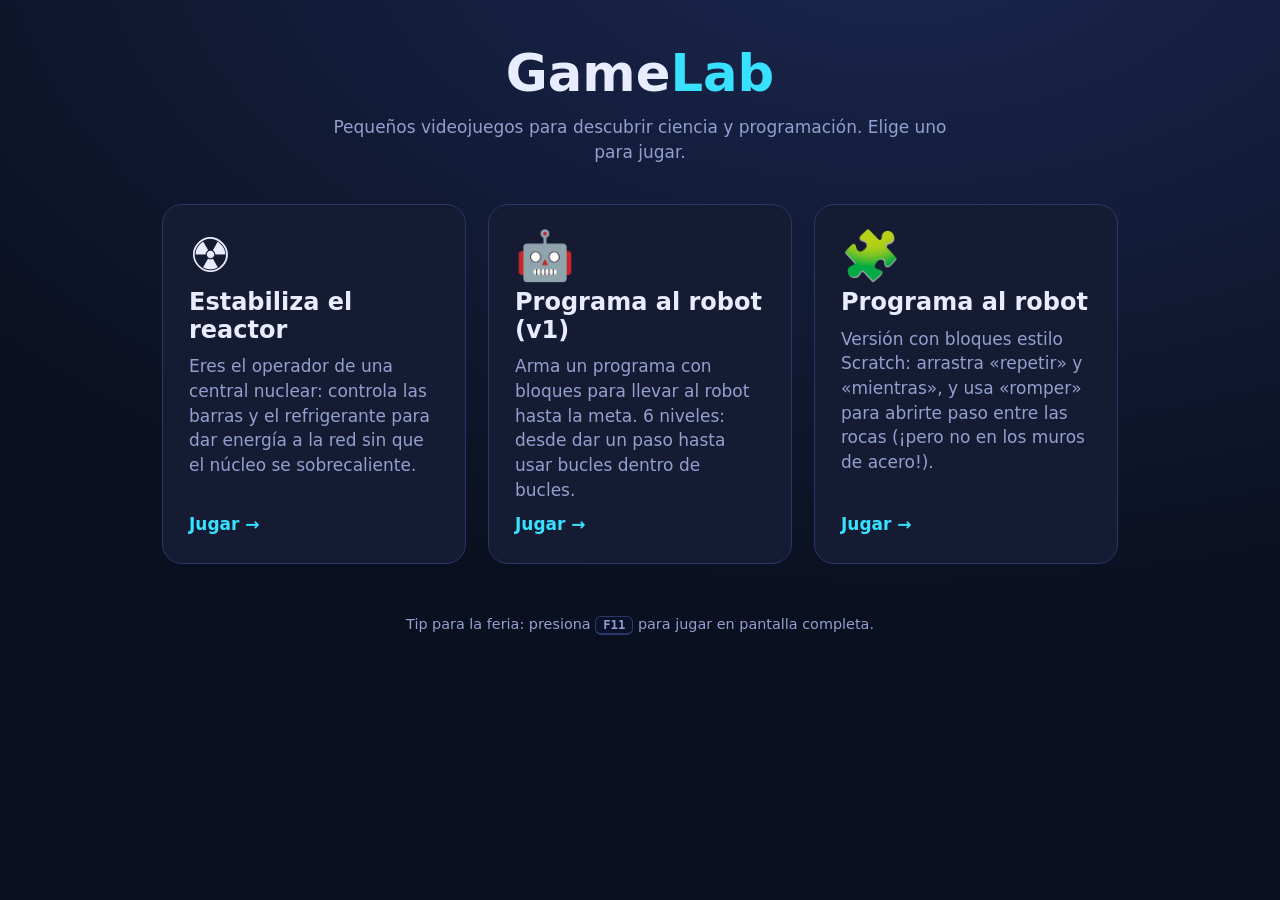
==== index.html @ cf0069be "Primera versión de los juegos del robot y del reactor Esta es la primera versión de dos de los posib" ====
<!doctype html>
<html lang="es">
<head>
  <meta charset="utf-8">
  <meta name="viewport" content="width=device-width, initial-scale=1">
  <title>GameLab · Juegos para la feria</title>
  <link rel="stylesheet" href="shared/style.css">
  <style>
    .hero { text-align: center; padding: 44px 20px 10px; }
    .hero h1 { font-size: clamp(2rem, 5vw, 3.2rem); }
    .hero h1 span { color: var(--accent); }
    .hero p { color: var(--muted); max-width: 640px; margin: 12px auto 0; }
    .grid {
      display: grid; gap: 22px; padding: 30px 22px 50px;
      grid-template-columns: repeat(auto-fit, minmax(280px, 1fr));
      max-width: 1000px; margin: 0 auto;
    }
    .game {
      display: flex; flex-direction: column; gap: 10px;
      text-decoration: none; color: inherit;
      background: var(--panel); border: 1px solid var(--line); border-radius: 20px; padding: 26px;
      transition: transform .15s, border-color .15s, box-shadow .15s;
    }
    .game:hover, .game:focus-visible { transform: translateY(-4px); border-color: var(--accent); box-shadow: 0 12px 40px rgba(56, 225, 255, .15); outline: none; }
    .game .icon { font-size: 3rem; line-height: 1; }
    .game h2 { font-size: 1.5rem; }
    .game p { margin: 0; color: var(--muted); flex: 1; }
    .game .play { color: var(--accent); font-weight: 700; }
    footer { text-align: center; color: var(--muted); padding: 0 20px 30px; font-size: .9rem; }
  </style>
</head>
<body>
  <header class="hero">
    <h1>Game<span>Lab</span></h1>
    <p>Pequeños videojuegos para descubrir ciencia y programación. Elige uno para jugar.</p>
  </header>

  <main class="grid">
    <a class="game" href="reactor/index.html">
      <div class="icon">☢️</div>
      <h2>Estabiliza el reactor</h2>
      <p>Eres el operador de una central nuclear: controla las barras y el refrigerante para dar energía a la red sin que el núcleo se sobrecaliente.</p>
      <span class="play">Jugar →</span>
    </a>

    <a class="game" href="robot/index.html">
      <div class="icon">🤖</div>
      <h2>Programa al robot (v1)</h2>
      <p>Arma un programa con bloques para llevar al robot hasta la meta. 6 niveles: desde dar un paso hasta usar bucles dentro de bucles.</p>
      <span class="play">Jugar →</span>
    </a>

    <a class="game" href="robot2/index.html">
      <div class="icon">🧩</div>
      <h2>Programa al robot</h2>
      <p>Versión con bloques estilo Scratch: arrastra «repetir» y «mientras», y usa «romper» para abrirte paso entre las rocas (¡pero no en los muros de acero!).</p>
      <span class="play">Jugar →</span>
    </a>
  </main>

  <footer>Tip para la feria: presiona <kbd>F11</kbd> para jugar en pantalla completa.</footer>
</body>
</html>
---- shared/style.css ----
/* Estilos compartidos por todos los juegos de GameLab.
   Solo fuentes del sistema: los juegos funcionan sin internet. */
:root {
  --bg: #0b1020;
  --panel: #141b33;
  --panel2: #1b2545;
  --line: #2a3869;
  --text: #e8ecff;
  --muted: #93a0cf;
  --accent: #38e1ff;
  --ok: #3dff9a;
  --warn: #ffc13d;
  --bad: #ff4d6d;
  --radius: 14px;
}

* { box-sizing: border-box; }
html, body { margin: 0; min-height: 100%; }
body {
  background: radial-gradient(1200px 700px at 70% -10%, #1a2750, var(--bg));
  background-attachment: fixed;
  color: var(--text);
  font: 17px/1.45 system-ui, "Segoe UI", Roboto, "Helvetica Neue", sans-serif;
}

h1, h2, h3 { margin: 0; line-height: 1.15; }
small { color: var(--muted); }
button { font: inherit; color: inherit; }

.topbar {
  display: flex; align-items: center; gap: 18px;
  padding: 12px 22px;
  background: rgba(10, 15, 33, .8);
  border-bottom: 1px solid var(--line);
}
.topbar h1 { font-size: 1.35rem; flex: 1; }
.topbar .back {
  color: var(--accent); text-decoration: none; font-weight: 600;
  padding: 6px 12px; border: 1px solid var(--line); border-radius: 999px;
}
.topbar .back:hover, .topbar .back:focus-visible { background: var(--panel2); }

.panel {
  background: var(--panel);
  border: 1px solid var(--line);
  border-radius: var(--radius);
  padding: 16px;
}

.btn {
  display: inline-block; color: var(--text); text-decoration: none; text-align: center;
  cursor: pointer;
  background: var(--panel2);
  border: 1px solid var(--line);
  border-radius: 10px;
  padding: 10px 16px;
  font-weight: 600;
  transition: transform .08s, background .15s, border-color .15s;
}
.btn:hover { background: #243160; border-color: var(--accent); }
.btn:active { transform: translateY(1px) scale(.99); }
.btn:focus-visible, input:focus-visible { outline: 3px solid var(--accent); outline-offset: 2px; }
.btn:disabled { opacity: .45; cursor: not-allowed; }
.btn.primary { background: var(--accent); color: #04121a; border-color: var(--accent); }
.btn.primary:hover { background: #7aeaff; }
.btn.danger { background: #5a1022; border-color: var(--bad); }
.btn.danger:hover { background: var(--bad); color: #fff; }
.btn.big { padding: 14px 26px; font-size: 1.1rem; border-radius: 12px; }

.overlay {
  position: fixed; inset: 0; z-index: 10;
  display: flex; align-items: center; justify-content: center;
  background: rgba(5, 8, 20, .82);
  backdrop-filter: blur(4px);
  padding: 20px;
}
.overlay.hidden { display: none; }
.overlay .card {
  max-width: 640px; width: 100%;
  background: var(--panel); border: 1px solid var(--line);
  border-radius: 20px; padding: 28px 30px;
  box-shadow: 0 20px 60px rgba(0, 0, 0, .5);
}
.overlay .card h2 { font-size: 1.9rem; margin-bottom: 10px; }
.overlay .card p { color: var(--muted); margin: 8px 0; }
.overlay .card ol, .overlay .card ul { color: var(--text); padding-left: 22px; }
.overlay .card .row { display: flex; flex-wrap: wrap; gap: 10px; margin-top: 18px; }

kbd {
  background: #0a1128; border: 1px solid var(--line); border-bottom-width: 2px;
  border-radius: 6px; padding: 1px 7px; font: 600 .85em ui-monospace, Consolas, monospace;
}

.stars { font-size: 2.2rem; letter-spacing: 6px; color: var(--warn); }
.stars .off { color: #3a456f; }

@media (prefers-reduced-motion: reduce) {
  * { transition: none !important; animation: none !important; }
}
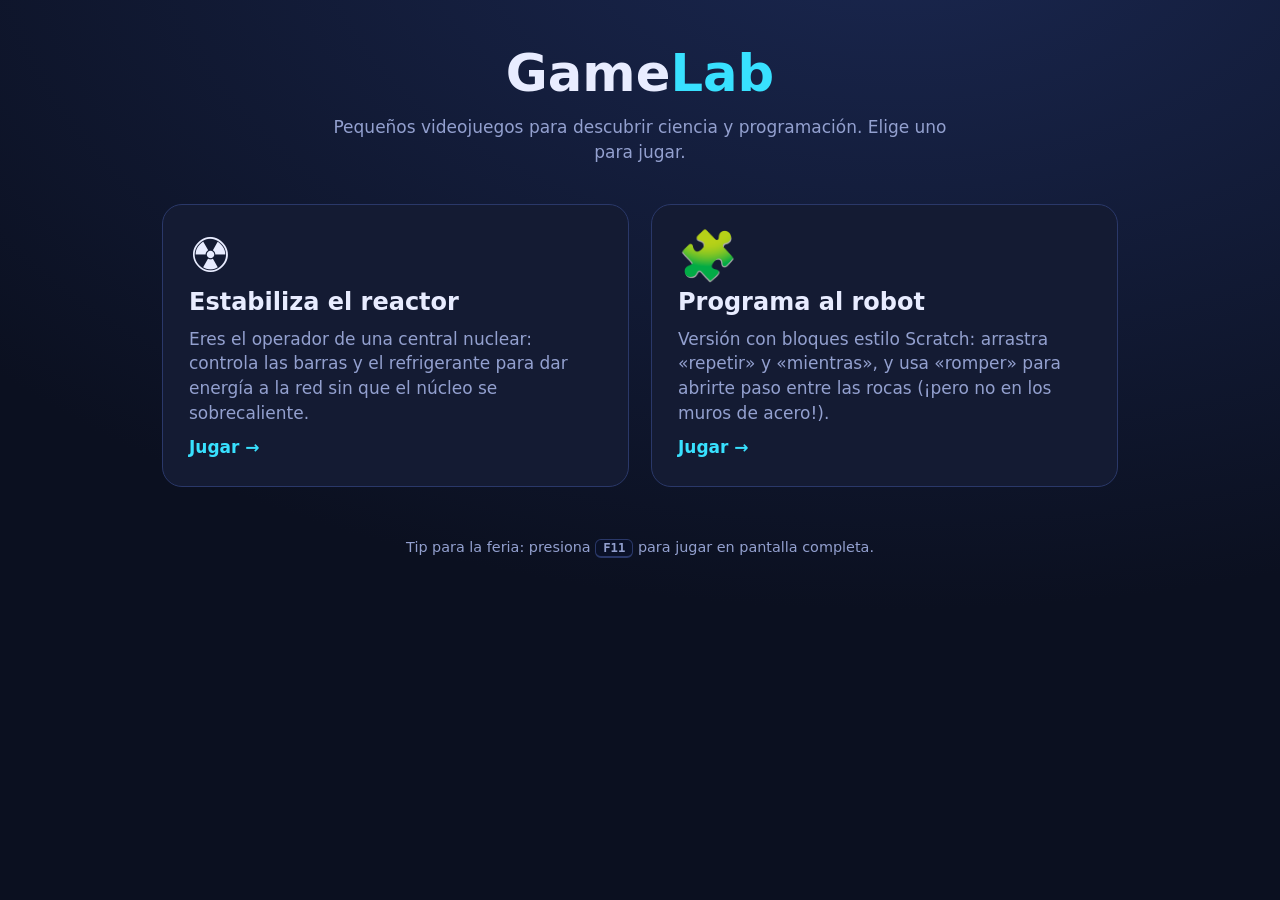
==== commit 2fb16543: "Primer rediseño del reactor Primera implementación de cambios en el juego del reactor, eliminación d" ====
--- a/index.html
+++ b/index.html
@@ -43,13 +43,6 @@
       <span class="play">Jugar →</span>
     </a>
 
-    <a class="game" href="robot/index.html">
-      <div class="icon">🤖</div>
-      <h2>Programa al robot (v1)</h2>
-      <p>Arma un programa con bloques para llevar al robot hasta la meta. 6 niveles: desde dar un paso hasta usar bucles dentro de bucles.</p>
-      <span class="play">Jugar →</span>
-    </a>
-
     <a class="game" href="robot2/index.html">
       <div class="icon">🧩</div>
       <h2>Programa al robot</h2>
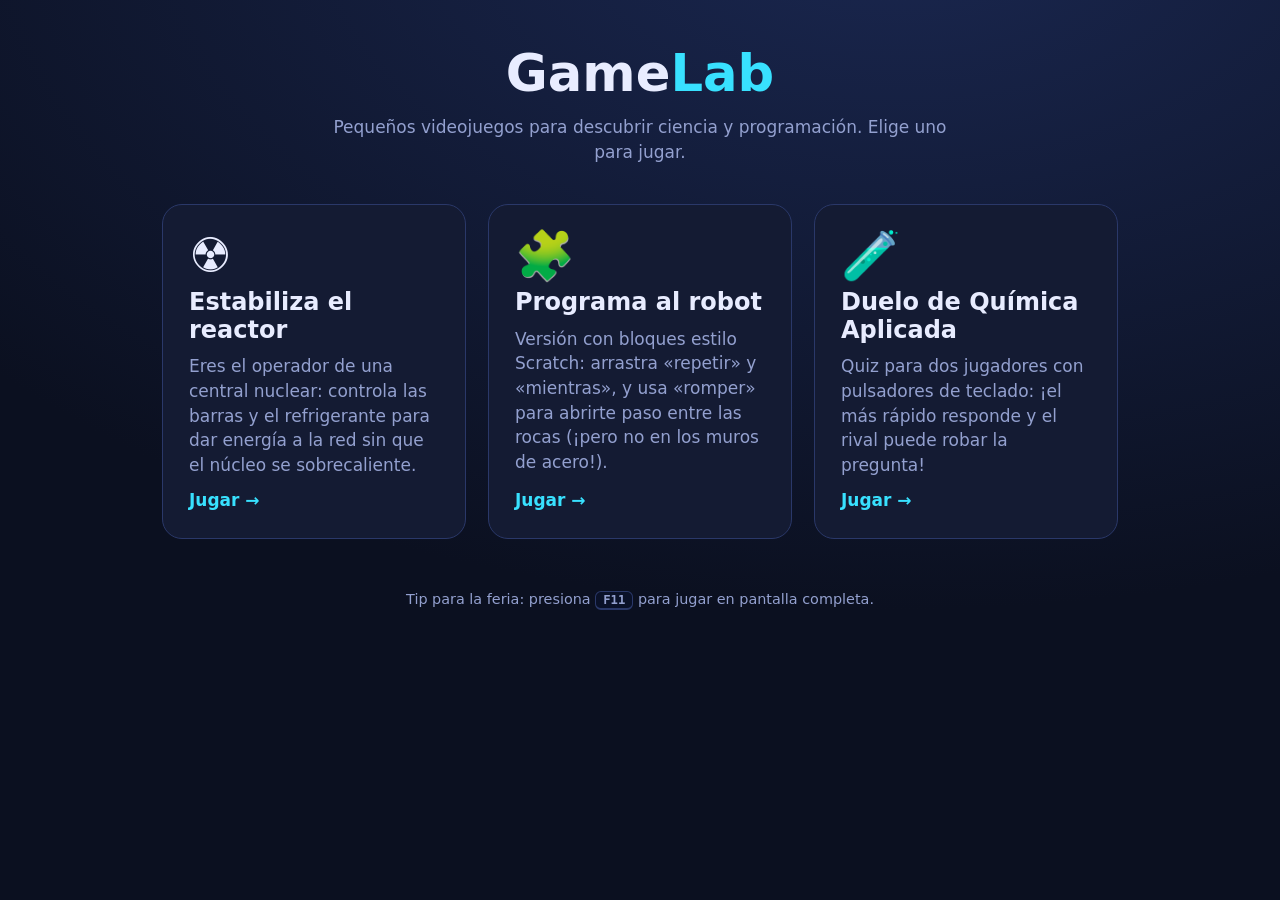
==== commit a330de46: "Primera versión del robot programable con python, y primera integración de comandos al reactor Agreg" ====
--- a/index.html
+++ b/index.html
@@ -49,6 +49,13 @@
       <p>Versión con bloques estilo Scratch: arrastra «repetir» y «mientras», y usa «romper» para abrirte paso entre las rocas (¡pero no en los muros de acero!).</p>
       <span class="play">Jugar →</span>
     </a>
+
+    <a class="game" href="quizz_QA/index.html">
+      <div class="icon">🧪</div>
+      <h2>Duelo de Química Aplicada</h2>
+      <p>Quiz para dos jugadores con pulsadores de teclado: ¡el más rápido responde y el rival puede robar la pregunta!</p>
+      <span class="play">Jugar →</span>
+    </a>
   </main>
 
   <footer>Tip para la feria: presiona <kbd>F11</kbd> para jugar en pantalla completa.</footer>
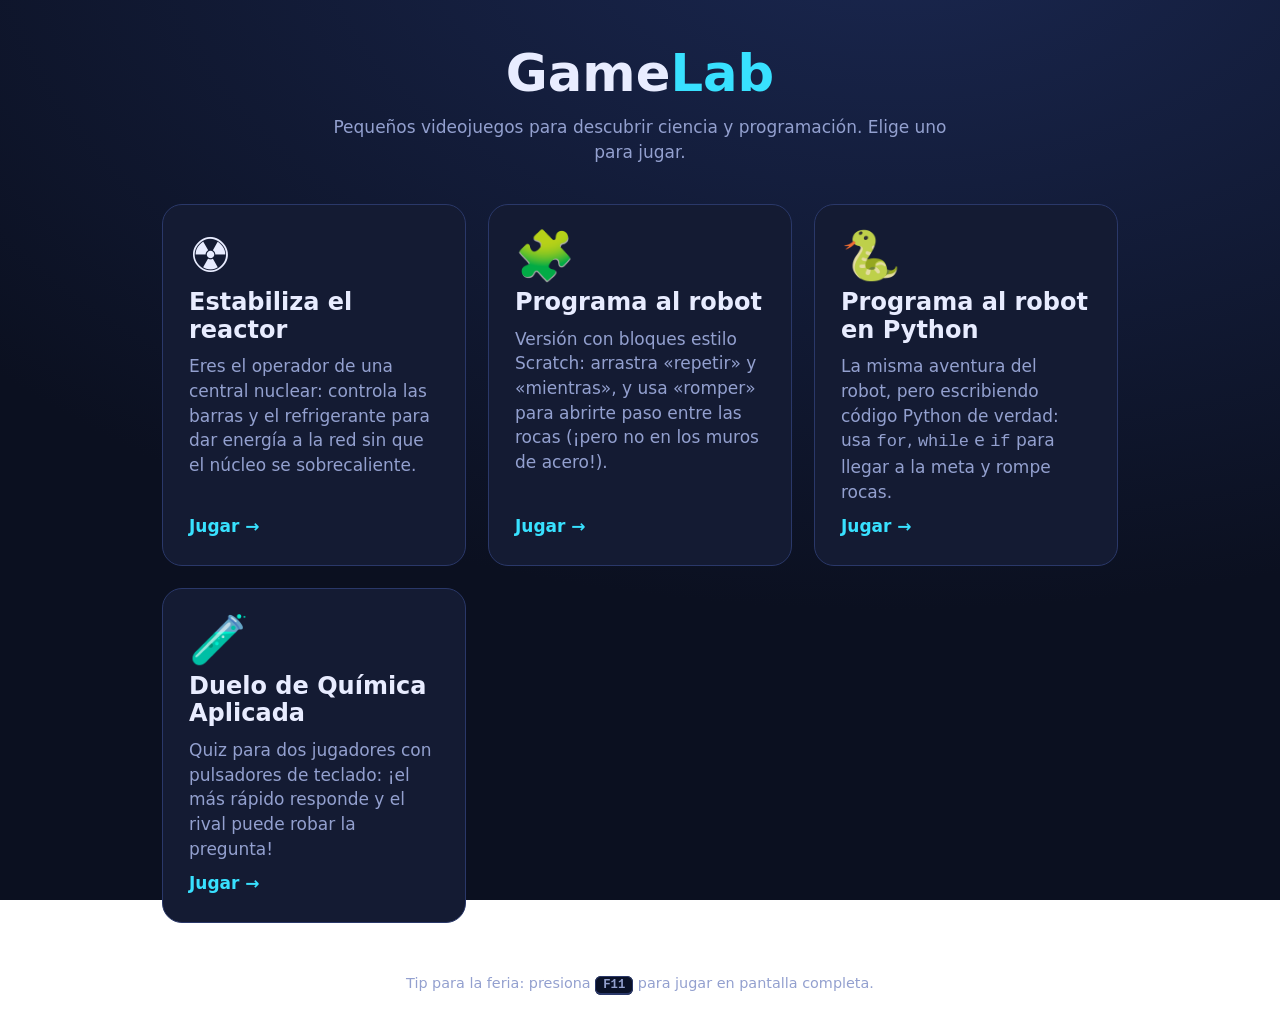
==== commit a780dd72: "Adición de acceso al juego del robot programable con python en el menú" ====
--- a/index.html
+++ b/index.html
@@ -50,6 +50,13 @@
       <span class="play">Jugar →</span>
     </a>
 
+    <a class="game" href="robot_py/index.html">
+      <div class="icon">🐍</div>
+      <h2>Programa al robot en Python</h2>
+      <p>La misma aventura del robot, pero escribiendo código Python de verdad: usa <code>for</code>, <code>while</code> e <code>if</code> para llegar a la meta y rompe rocas.</p>
+      <span class="play">Jugar →</span>
+    </a>
+
     <a class="game" href="quizz_QA/index.html">
       <div class="icon">🧪</div>
       <h2>Duelo de Química Aplicada</h2>
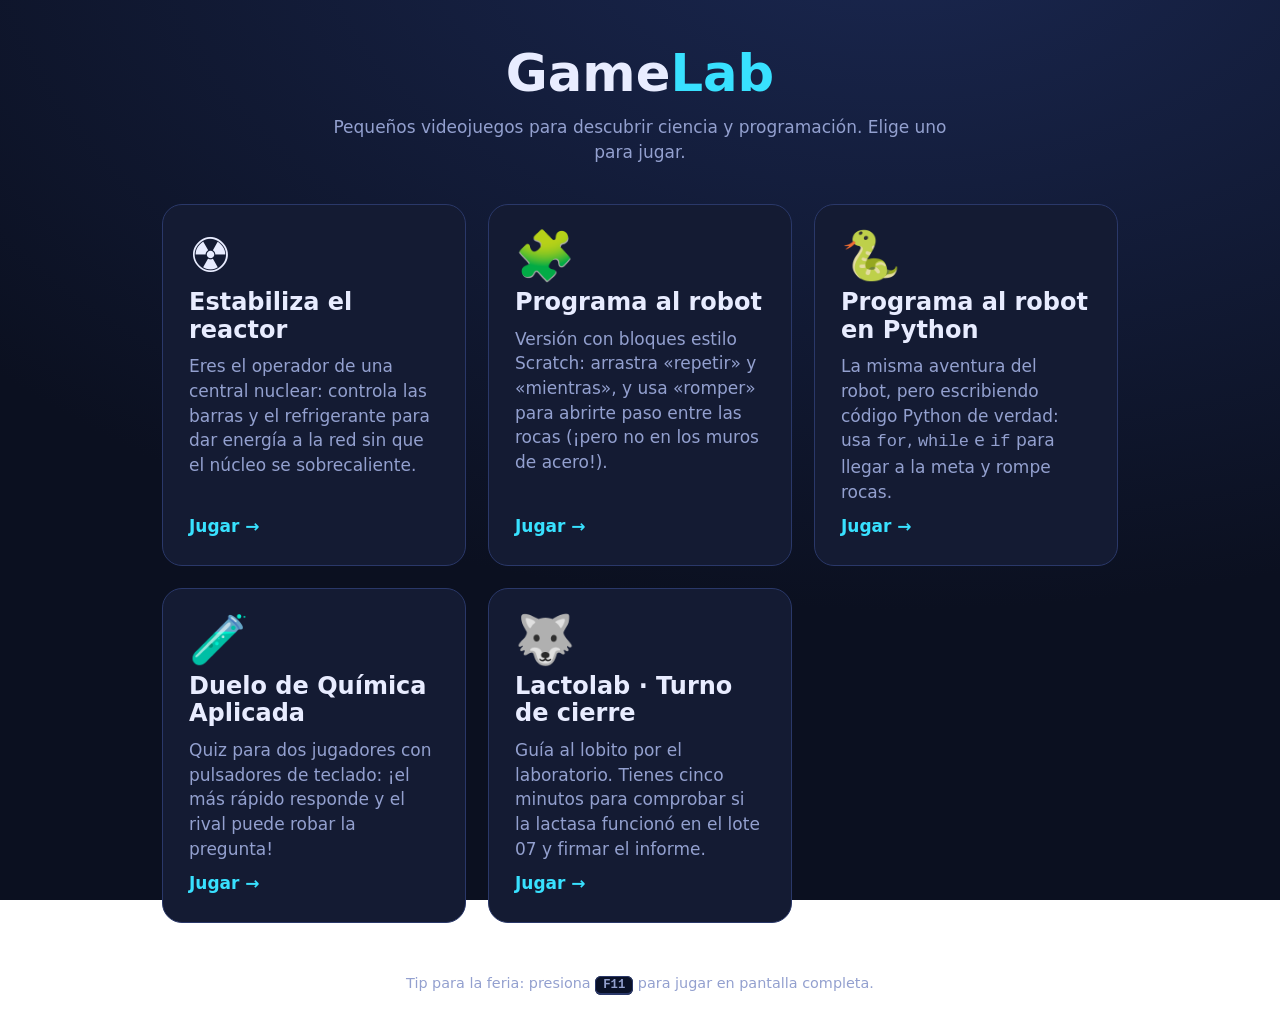
==== commit e1b41d28: "Añadir Lactolab a gamelab" ====
--- a/index.html
+++ b/index.html
@@ -63,6 +63,13 @@
       <p>Quiz para dos jugadores con pulsadores de teclado: ¡el más rápido responde y el rival puede robar la pregunta!</p>
       <span class="play">Jugar →</span>
     </a>
+
+    <a class="game" href="lactolab/index.html">
+      <div class="icon" aria-hidden="true">🐺</div>
+      <h2>Lactolab · Turno de cierre</h2>
+      <p>Guía al lobito por el laboratorio. Tienes cinco minutos para comprobar si la lactasa funcionó en el lote 07 y firmar el informe.</p>
+      <span class="play">Jugar →</span>
+    </a>
   </main>
 
   <footer>Tip para la feria: presiona <kbd>F11</kbd> para jugar en pantalla completa.</footer>
